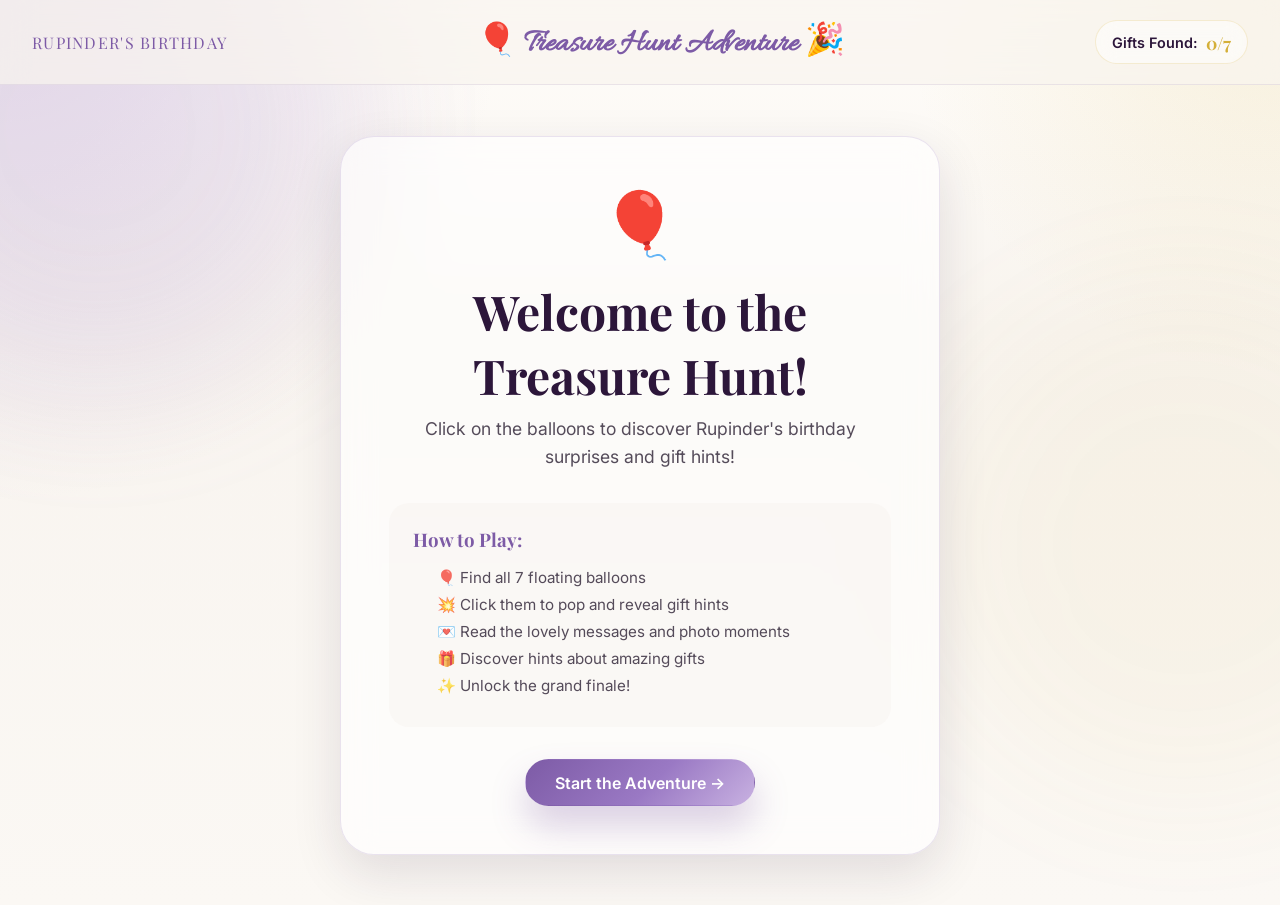
==== game.html @ 53f602e5 "Add interactive treasure hunt game with 7 gifts and spectacular animations" ====
<!DOCTYPE html>
<html lang="en">
<head>
  <meta charset="UTF-8" />
  <meta name="viewport" content="width=device-width, initial-scale=1.0" />
  <meta name="theme-color" content="#2C163A" />
  <meta name="description" content="Birthday Treasure Hunt Game - Find all gifts and unlock Rupinder's birthday surprise!" />
  <title>🎈 Birthday Treasure Hunt - Rupinder's Surprise 🎉</title>
  <link rel="preconnect" href="https://fonts.googleapis.com" />
  <link rel="preconnect" href="https://fonts.gstatic.com" crossorigin />
  <link href="https://fonts.googleapis.com/css2?family=Allura&family=Inter:wght@400;500;600;700;800&family=Playfair+Display:wght@600;700;800&display=swap" rel="stylesheet" />
  <link rel="stylesheet" href="game-styles.css" />
</head>
<body>
  <div class="background-glow background-glow--left"></div>
  <div class="background-glow background-glow--right"></div>
  <div class="floating-particles" aria-hidden="true"></div>

  <header class="topbar">
    <a class="brand" href="index.html">Rupinder's Birthday</a>
    <div class="navbar-center">
      <h1 class="game-title">🎈 Treasure Hunt Adventure 🎉</h1>
    </div>
    <div class="progress-tracker">
      <span class="progress-text">Gifts Found:</span>
      <span class="progress-count"><span id="foundCount">0</span>/7</span>
    </div>
  </header>

  <main class="game-container">
    <section class="welcome-screen" id="welcomeScreen">
      <div class="welcome-card reveal">
        <div class="welcome-icon">🎈</div>
        <h2>Welcome to the Treasure Hunt!</h2>
        <p class="welcome-subtitle">Click on the balloons to discover Rupinder's birthday surprises and gift hints!</p>
        <div class="welcome-rules">
          <h3>How to Play:</h3>
          <ul>
            <li>🎈 Find all 7 floating balloons</li>
            <li>💥 Click them to pop and reveal gift hints</li>
            <li>💌 Read the lovely messages and photo moments</li>
            <li>🎁 Discover hints about amazing gifts</li>
            <li>✨ Unlock the grand finale!</li>
          </ul>
        </div>
        <button class="primary-button start-button" id="startButton">Start the Adventure →</button>
      </div>
    </section>

    <section class="game-arena" id="gameArena" style="display: none;">
      <canvas id="particleCanvas"></canvas>
      
      <div class="balloons-container" id="balloonsContainer"></div>

      <div class="reveal-panel" id="revealPanel">
        <button class="close-reveal" id="closeReveal">×</button>
        <div class="gift-card">
          <div class="gift-card-header" id="giftCardHeader"></div>
          <div class="gift-card-content">
            <h3 id="giftTitle"></h3>
            <div class="gift-photos" id="giftPhotos"></div>
            <div class="gift-message" id="giftMessage"></div>
            <div class="gift-hint" id="giftHint"></div>
          </div>
        </div>
      </div>

      <div class="completion-modal" id="completionModal" style="display: none;">
        <div class="modal-content reveal">
          <h2>🎊 Adventure Complete! 🎊</h2>
          <p>You've discovered all 7 gifts!</p>
          <div class="completion-buttons">
            <a href="gifts.html" class="primary-button">View All Gifts →</a>
            <a href="index.html" class="secondary-button">Back to Tribute</a>
          </div>
        </div>
      </div>
    </section>
  </main>

  <script src="game-script.js"></script>
</body>
</html>
---- game-styles.css ----
:root {
  --cream: #f8f4ef;
  --purple: #7d5ba6;
  --lavender: #bda7d4;
  --gold: #d4af37;
  --beige: #f4e6d8;
  --deep: #2c163a;
  --rose: #c89b7b;
  --peach: #f8d9c4;
  --gray: #ececec;
  --ink: #25192d;
  --shadow: 0 24px 80px rgba(44, 22, 58, 0.16);
  --soft-shadow: 0 18px 50px rgba(44, 22, 58, 0.12);
}

* {
  box-sizing: border-box;
}

html {
  scroll-behavior: smooth;
}

body {
  margin: 0;
  min-height: 100vh;
  color: var(--ink);
  background:
    radial-gradient(circle at top left, rgba(189, 167, 212, 0.34), transparent 32%),
    radial-gradient(circle at top right, rgba(212, 175, 55, 0.14), transparent 24%),
    linear-gradient(180deg, #fffdfa 0%, var(--cream) 36%, #fbf8f4 100%);
  font-family: 'Inter', sans-serif;
  overflow-x: hidden;
}

body::before {
  content: '';
  position: fixed;
  inset: 0;
  background-image: radial-gradient(rgba(255, 255, 255, 0.44) 1px, transparent 1px);
  background-size: 22px 22px;
  opacity: 0.25;
  pointer-events: none;
  mix-blend-mode: soft-light;
}

a {
  color: inherit;
  text-decoration: none;
}

button {
  font: inherit;
  cursor: pointer;
  border: none;
}

img {
  display: block;
  max-width: 100%;
}

.background-glow {
  position: fixed;
  width: 32rem;
  height: 32rem;
  border-radius: 50%;
  filter: blur(70px);
  opacity: 0.34;
  pointer-events: none;
  z-index: 0;
  animation: drift 14s ease-in-out infinite alternate;
}

.background-glow--left {
  top: -8rem;
  left: -10rem;
  background: rgba(189, 167, 212, 0.45);
}

.background-glow--right {
  top: 18rem;
  right: -10rem;
  background: rgba(212, 175, 55, 0.14);
  animation-delay: -7s;
}

.floating-particles {
  position: fixed;
  inset: 0;
  pointer-events: none;
  z-index: 0;
}

.particle {
  position: absolute;
  width: var(--size);
  height: var(--size);
  border-radius: 50%;
  background: rgba(255, 255, 255, 0.75);
  box-shadow: 0 0 18px rgba(212, 175, 55, 0.4);
  opacity: 0.65;
  animation: floatUp var(--duration) linear infinite;
  left: var(--left);
  top: 110%;
}

.topbar {
  position: relative;
  z-index: 10;
  display: flex;
  align-items: center;
  justify-content: space-between;
  gap: 1rem;
  padding: 1.25rem 2rem;
  backdrop-filter: blur(16px);
  background: rgba(248, 244, 239, 0.72);
  border-bottom: 1px solid rgba(125, 91, 166, 0.12);
}

.brand {
  font-family: 'Playfair Display', serif;
  font-size: 1rem;
  letter-spacing: 0.08em;
  text-transform: uppercase;
  color: var(--purple);
}

.navbar-center {
  flex: 1;
  text-align: center;
}

.game-title {
  margin: 0;
  font-family: 'Allura', cursive;
  font-size: clamp(1.8rem, 2.5vw, 2.4rem);
  color: var(--purple);
}

.progress-tracker {
  display: flex;
  align-items: center;
  gap: 0.5rem;
  padding: 0.6rem 1rem;
  border-radius: 999px;
  background: rgba(255, 255, 255, 0.5);
  border: 1px solid rgba(212, 175, 55, 0.2);
  backdrop-filter: blur(10px);
}

.progress-text {
  font-size: 0.9rem;
  color: var(--deep);
  font-weight: 600;
}

.progress-count {
  font-family: 'Playfair Display', serif;
  font-size: 1.1rem;
  color: var(--gold);
  font-weight: 700;
}

.game-container {
  position: relative;
  z-index: 1;
  width: 100%;
  min-height: calc(100vh - 5rem);
}

.welcome-screen {
  display: flex;
  align-items: center;
  justify-content: center;
  min-height: calc(100vh - 5rem);
  padding: 2rem;
}

.welcome-card {
  max-width: 600px;
  border-radius: 34px;
  padding: 3rem;
  border: 1px solid rgba(125, 91, 166, 0.16);
  background: rgba(255, 255, 255, 0.62);
  box-shadow: var(--soft-shadow);
  backdrop-filter: blur(16px);
  text-align: center;
}

.welcome-icon {
  font-size: 4rem;
  margin-bottom: 1rem;
  animation: bob 3s ease-in-out infinite;
}

.welcome-card h2 {
  margin: 0 0 0.5rem;
  font-family: 'Playfair Display', serif;
  font-size: clamp(2rem, 4vw, 3rem);
  color: var(--deep);
}

.welcome-subtitle {
  font-size: 1.1rem;
  color: rgba(37, 25, 45, 0.78);
  margin: 0 0 2rem;
  line-height: 1.6;
}

.welcome-rules {
  text-align: left;
  background: rgba(248, 244, 239, 0.5);
  border-radius: 20px;
  padding: 1.5rem;
  margin-bottom: 2rem;
}

.welcome-rules h3 {
  margin: 0 0 1rem;
  font-family: 'Playfair Display', serif;
  color: var(--purple);
}

.welcome-rules ul {
  margin: 0;
  padding-left: 1.5rem;
  list-style: none;
}

.welcome-rules li {
  margin: 0.5rem 0;
  color: rgba(37, 25, 45, 0.78);
  font-size: 0.95rem;
}

.primary-button,
.secondary-button,
.start-button {
  border-radius: 999px;
  padding: 0.78rem 1.8rem;
  border: 1px solid transparent;
  font-weight: 600;
  transition: transform 0.3s ease, box-shadow 0.3s ease;
  display: inline-block;
}

.primary-button,
.start-button {
  background: linear-gradient(135deg, var(--purple), #9a79c4 55%, #c8b1e1);
  color: #fff;
  box-shadow: 0 20px 35px rgba(125, 91, 166, 0.28);
}

.secondary-button {
  background: rgba(255, 255, 255, 0.45);
  border-color: rgba(125, 91, 166, 0.2);
  color: var(--deep);
}

.primary-button:hover,
.secondary-button:hover,
.start-button:hover {
  transform: translateY(-2px);
  box-shadow: 0 22px 40px rgba(44, 22, 58, 0.16);
}

.game-arena {
  position: relative;
  width: 100%;
  height: calc(100vh - 5rem);
  overflow: hidden;
}

#particleCanvas {
  position: absolute;
  top: 0;
  left: 0;
  width: 100%;
  height: 100%;
  display: none;
  z-index: 2;
}

.balloons-container {
  position: relative;
  width: 100%;
  height: 100%;
  display: flex;
  align-items: flex-end;
  justify-content: space-around;
  flex-wrap: wrap;
  padding: 3rem 1rem;
  gap: 1rem;
}

.balloon {
  position: relative;
  width: 80px;
  height: 120px;
  cursor: pointer;
  animation: float 3s ease-in-out infinite;
  transition: transform 0.2s ease;
}

.balloon:hover {
  transform: scale(1.1);
}

.balloon.popping {
  animation: pop 0.6s ease-out forwards;
}

.balloon-body {
  position: absolute;
  width: 70px;
  height: 85px;
  bottom: 30px;
  left: 5px;
  border-radius: 50% 50% 50% 50% / 60% 60% 40% 40%;
  box-shadow: inset -8px -8px 16px rgba(0, 0, 0, 0.2);
  cursor: pointer;
  transition: all 0.3s ease;
}

.balloon:hover .balloon-body {
  box-shadow: inset -8px -8px 16px rgba(0, 0, 0, 0.3), 0 10px 25px rgba(0, 0, 0, 0.1);
  transform: scale(1.05);
}

.balloon.red .balloon-body {
  background: linear-gradient(135deg, #ff6b9d, #ff4858);
}

.balloon.blue .balloon-body {
  background: linear-gradient(135deg, #4fa3ff, #3b82f6);
}

.balloon.yellow .balloon-body {
  background: linear-gradient(135deg, #ffd93d, #ffbd39);
}

.balloon.green .balloon-body {
  background: linear-gradient(135deg, #70c878, #4ecdc4);
}

.balloon.purple .balloon-body {
  background: linear-gradient(135deg, #d946ef, #a855f7);
}

.balloon.pink .balloon-body {
  background: linear-gradient(135deg, #ff69b4, #ff1493);
}

.balloon.orange .balloon-body {
  background: linear-gradient(135deg, #ff8c42, #ff6b35);
}

.balloon-string {
  position: absolute;
  width: 2px;
  height: 30px;
  bottom: 0;
  left: 39px;
  background: rgba(0, 0, 0, 0.3);
  transform-origin: top;
}

.balloon-number {
  position: absolute;
  top: 20px;
  left: 50%;
  transform: translateX(-50%);
  font-family: 'Playfair Display', serif;
  font-size: 2rem;
  font-weight: 700;
  color: rgba(255, 255, 255, 0.8);
  text-shadow: 0 2px 8px rgba(0, 0, 0, 0.3);
  z-index: 1;
}

.reveal-panel {
  position: fixed;
  inset: 0;
  display: none;
  align-items: center;
  justify-content: center;
  backdrop-filter: blur(8px);
  background: rgba(19, 10, 26, 0.6);
  z-index: 100;
  padding: 1rem;
}

.reveal-panel.active {
  display: flex;
  animation: revealIn 0.4s ease;
}

.close-reveal {
  position: absolute;
  top: 1rem;
  right: 1rem;
  width: 2.5rem;
  height: 2.5rem;
  border-radius: 50%;
  background: rgba(255, 255, 255, 0.9);
  color: var(--deep);
  font-size: 1.8rem;
  z-index: 101;
  display: flex;
  align-items: center;
  justify-content: center;
  transition: transform 0.2s ease;
}

.close-reveal:hover {
  transform: scale(1.1);
}

.gift-card {
  position: relative;
  max-width: 700px;
  width: 100%;
  border-radius: 34px;
  border: 1px solid rgba(125, 91, 166, 0.16);
  background: rgba(255, 255, 255, 0.95);
  box-shadow: 0 25px 60px rgba(44, 22, 58, 0.25);
  backdrop-filter: blur(16px);
  overflow: hidden;
  animation: cardSlideIn 0.5s ease;
}

.gift-card-header {
  height: 150px;
  background: linear-gradient(135deg, var(--purple), var(--lavender));
  display: flex;
  align-items: center;
  justify-content: center;
  font-size: 3rem;
  text-align: center;
}

.gift-card-content {
  padding: 2rem;
}

.gift-card-content h3 {
  margin: 0 0 1rem;
  font-family: 'Playfair Display', serif;
  font-size: clamp(1.8rem, 3vw, 2.4rem);
  color: var(--deep);
  text-align: center;
}

.gift-photos {
  display: grid;
  grid-template-columns: repeat(3, 1fr);
  gap: 0.8rem;
  margin: 1.5rem 0;
}

.gift-photo-item {
  width: 100%;
  height: 120px;
  border-radius: 16px;
  overflow: hidden;
  background: linear-gradient(135deg, rgba(189, 167, 212, 0.3), rgba(248, 217, 196, 0.3));
  display: grid;
  place-items: center;
  font-size: 2rem;
  cursor: pointer;
  transition: transform 0.3s ease;
  border: 1px solid rgba(125, 91, 166, 0.2);
}

.gift-photo-item:hover {
  transform: scale(1.05);
}

.gift-photo-item img {
  width: 100%;
  height: 100%;
  object-fit: cover;
}

.gift-message {
  background: rgba(248, 244, 239, 0.6);
  border-radius: 16px;
  padding: 1.2rem;
  margin: 1rem 0;
  border-left: 4px solid var(--gold);
}

.gift-message p {
  margin: 0;
  font-family: 'Allura', cursive;
  font-size: 1.3rem;
  color: var(--deep);
  line-height: 1.8;
}

.gift-hint {
  background: linear-gradient(135deg, rgba(212, 175, 55, 0.15), rgba(189, 167, 212, 0.15));
  border-radius: 16px;
  padding: 1.2rem;
  text-align: center;
  border: 1px solid rgba(212, 175, 55, 0.3);
}

.gift-hint h4 {
  margin: 0 0 0.5rem;
  font-size: 0.9rem;
  letter-spacing: 0.1em;
  text-transform: uppercase;
  color: var(--purple);
}

.gift-hint p {
  margin: 0;
  font-size: 1.05rem;
  color: rgba(37, 25, 45, 0.82);
  line-height: 1.6;
}

.completion-modal {
  position: fixed;
  inset: 0;
  display: flex;
  align-items: center;
  justify-content: center;
  backdrop-filter: blur(12px);
  background: rgba(19, 10, 26, 0.7);
  z-index: 105;
  padding: 1rem;
}

.completion-modal.active {
  display: flex;
}

.modal-content {
  max-width: 600px;
  text-align: center;
  border-radius: 34px;
  border: 2px solid var(--gold);
  background: rgba(255, 255, 255, 0.95);
  padding: 3rem 2rem;
  box-shadow: 0 30px 80px rgba(44, 22, 58, 0.3);
  animation: modalBounce 0.6s cubic-bezier(0.34, 1.56, 0.64, 1);
}

.modal-content h2 {
  margin: 0 0 1rem;
  font-family: 'Playfair Display', serif;
  font-size: clamp(2rem, 4vw, 3.2rem);
  background: linear-gradient(135deg, var(--purple), var(--gold));
  -webkit-background-clip: text;
  -webkit-text-fill-color: transparent;
  background-clip: text;
}

.modal-content p {
  margin: 0 0 2rem;
  font-size: 1.2rem;
  color: rgba(37, 25, 45, 0.78);
}

.completion-buttons {
  display: flex;
  gap: 1rem;
  justify-content: center;
  flex-wrap: wrap;
}

.reveal {
  opacity: 0;
  transform: translateY(28px);
  animation: revealIn 0.8s ease forwards;
}

.reveal--delay-1 { animation-delay: 0.12s; }
.reveal--delay-2 { animation-delay: 0.24s; }
.reveal--delay-3 { animation-delay: 0.36s; }

@keyframes drift {
  from { transform: translate3d(0, 0, 0) scale(1); }
  to { transform: translate3d(0, 24px, 0) scale(1.08); }
}

@keyframes bob {
  0%, 100% { transform: translateY(0); }
  50% { transform: translateY(-15px); }
}

@keyframes float {
  0%, 100% { transform: translateY(0) rotate(0deg); }
  25% { transform: translateY(-10px) rotate(2deg); }
  75% { transform: translateY(-10px) rotate(-2deg); }
}

@keyframes pop {
  0% {
    transform: scale(1);
    opacity: 1;
  }
  50% {
    transform: scale(1.3);
    opacity: 0.8;
  }
  100% {
    transform: scale(0);
    opacity: 0;
  }
}

@keyframes confetti {
  0% {
    transform: translateY(0) rotateZ(0deg) scale(1);
    opacity: 1;
  }
  100% {
    transform: translateY(-600px) rotateZ(720deg) scale(0);
    opacity: 0;
  }
}

@keyframes revealIn {
  from {
    opacity: 0;
    transform: scale(0.95);
  }
  to {
    opacity: 1;
    transform: scale(1);
  }
}

@keyframes cardSlideIn {
  from {
    opacity: 0;
    transform: translateY(20px);
  }
  to {
    opacity: 1;
    transform: translateY(0);
  }
}

@keyframes modalBounce {
  0% {
    opacity: 0;
    transform: scale(0.8);
  }
  100% {
    opacity: 1;
    transform: scale(1);
  }
}

@media (max-width: 1024px) {
  .topbar {
    flex-wrap: wrap;
  }

  .navbar-center {
    order: 3;
    flex-basis: 100%;
    margin-top: 0.5rem;
  }

  .balloons-container {
    padding-top: 1rem;
  }

  .balloon {
    width: 70px;
    height: 100px;
  }

  .balloon-body {
    width: 60px;
    height: 75px;
  }

  .gift-photos {
    grid-template-columns: repeat(2, 1fr);
  }
}

@media (max-width: 768px) {
  .topbar {
    padding: 1rem;
  }

  .game-title {
    font-size: 1.5rem;
  }

  .progress-tracker {
    font-size: 0.9rem;
    padding: 0.5rem 0.8rem;
  }

  .welcome-card {
    padding: 2rem;
  }

  .balloons-container {
    justify-content: center;
    gap: 0.5rem;
  }

  .balloon {
    width: 60px;
    height: 90px;
  }

  .balloon-body {
    width: 50px;
    height: 65px;
    bottom: 20px;
    left: 5px;
  }

  .balloon-string {
    height: 20px;
    left: 28px;
  }

  .gift-card-content {
    padding: 1.5rem;
  }

  .gift-photos {
    grid-template-columns: repeat(2, 1fr);
    gap: 0.6rem;
  }

  .gift-photo-item {
    height: 100px;
  }

  .modal-content {
    padding: 2rem 1.5rem;
  }

  .completion-buttons {
    flex-direction: column;
  }

  .completion-buttons a {
    width: 100%;
  }
}

@media (prefers-reduced-motion: reduce) {
  html {
    scroll-behavior: auto;
  }

  *, *::before, *::after {
    animation-duration: 0.01ms !important;
    animation-iteration-count: 1 !important;
    transition-duration: 0.01ms !important;
  }
}
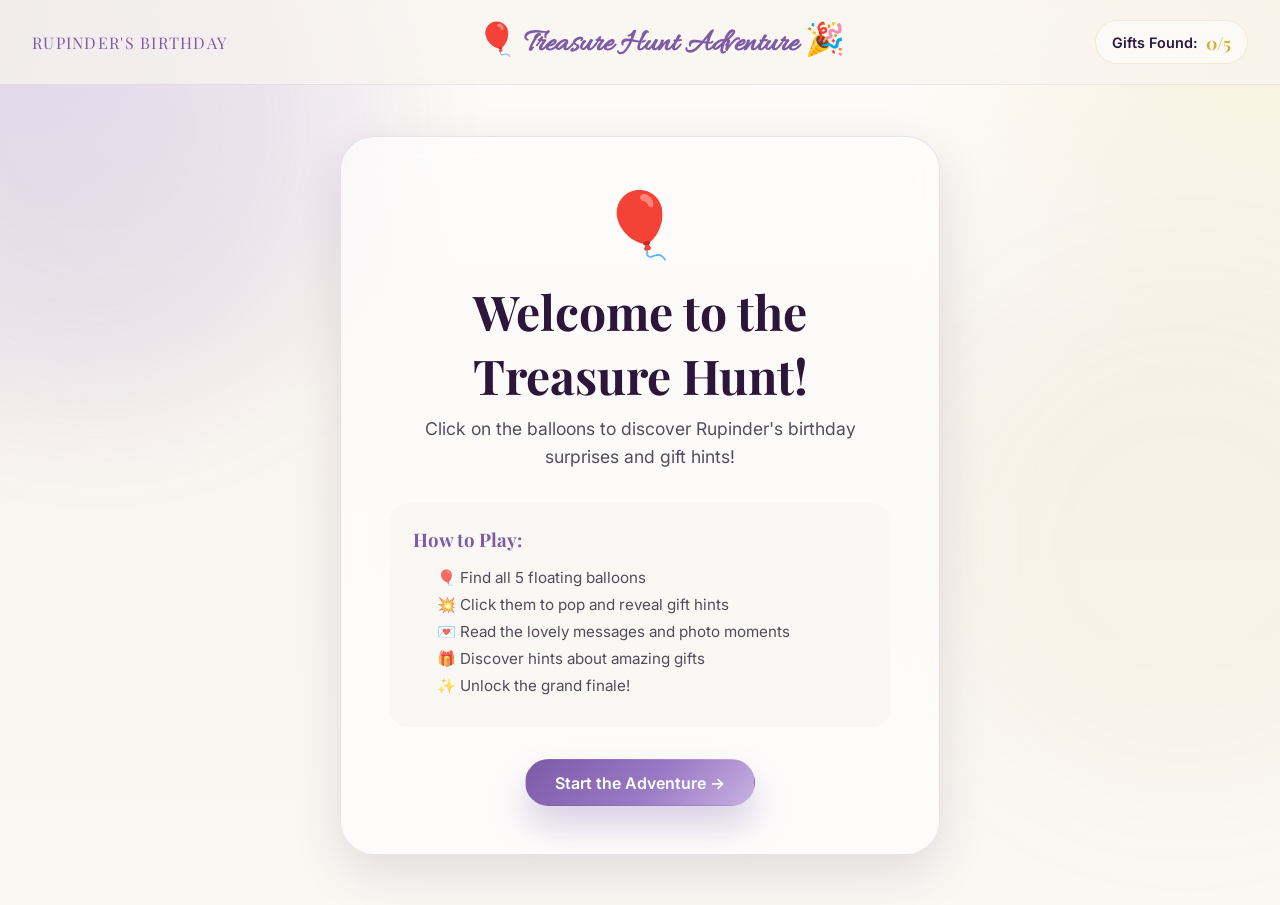
==== commit ad824958: "hh" ====
--- a/game.html
+++ b/game.html
@@ -23,7 +23,7 @@
     </div>
     <div class="progress-tracker">
       <span class="progress-text">Gifts Found:</span>
-      <span class="progress-count"><span id="foundCount">0</span>/7</span>
+      <span class="progress-count"><span id="foundCount">0</span>/5</span>
     </div>
   </header>
 
@@ -36,7 +36,7 @@
         <div class="welcome-rules">
           <h3>How to Play:</h3>
           <ul>
-            <li>🎈 Find all 7 floating balloons</li>
+            <li>🎈 Find all 5 floating balloons</li>
             <li>💥 Click them to pop and reveal gift hints</li>
             <li>💌 Read the lovely messages and photo moments</li>
             <li>🎁 Discover hints about amazing gifts</li>
@@ -68,7 +68,7 @@
       <div class="completion-modal" id="completionModal" style="display: none;">
         <div class="modal-content reveal">
           <h2>🎊 Adventure Complete! 🎊</h2>
-          <p>You've discovered all 7 gifts!</p>
+          <p>You've discovered all 5 gifts!</p>
           <div class="completion-buttons">
             <a href="gifts.html" class="primary-button">View All Gifts →</a>
             <a href="index.html" class="secondary-button">Back to Tribute</a>
